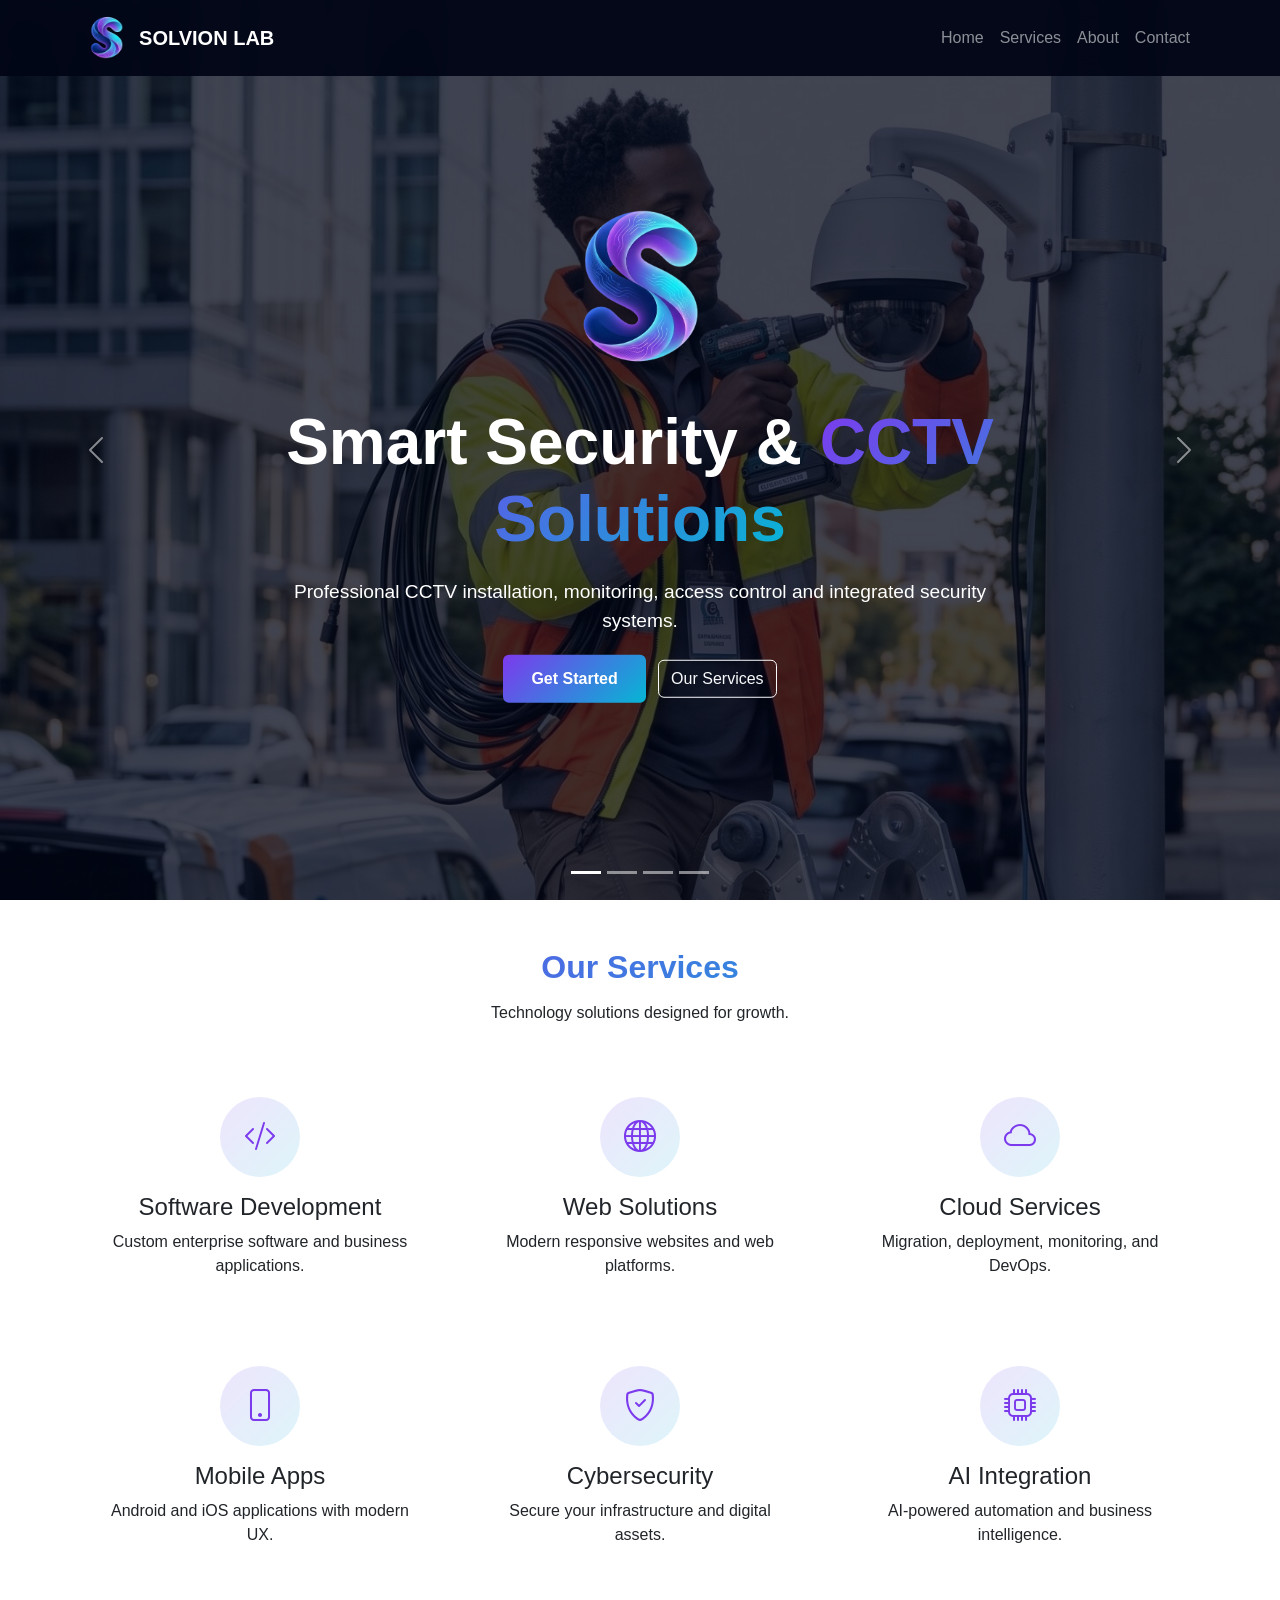
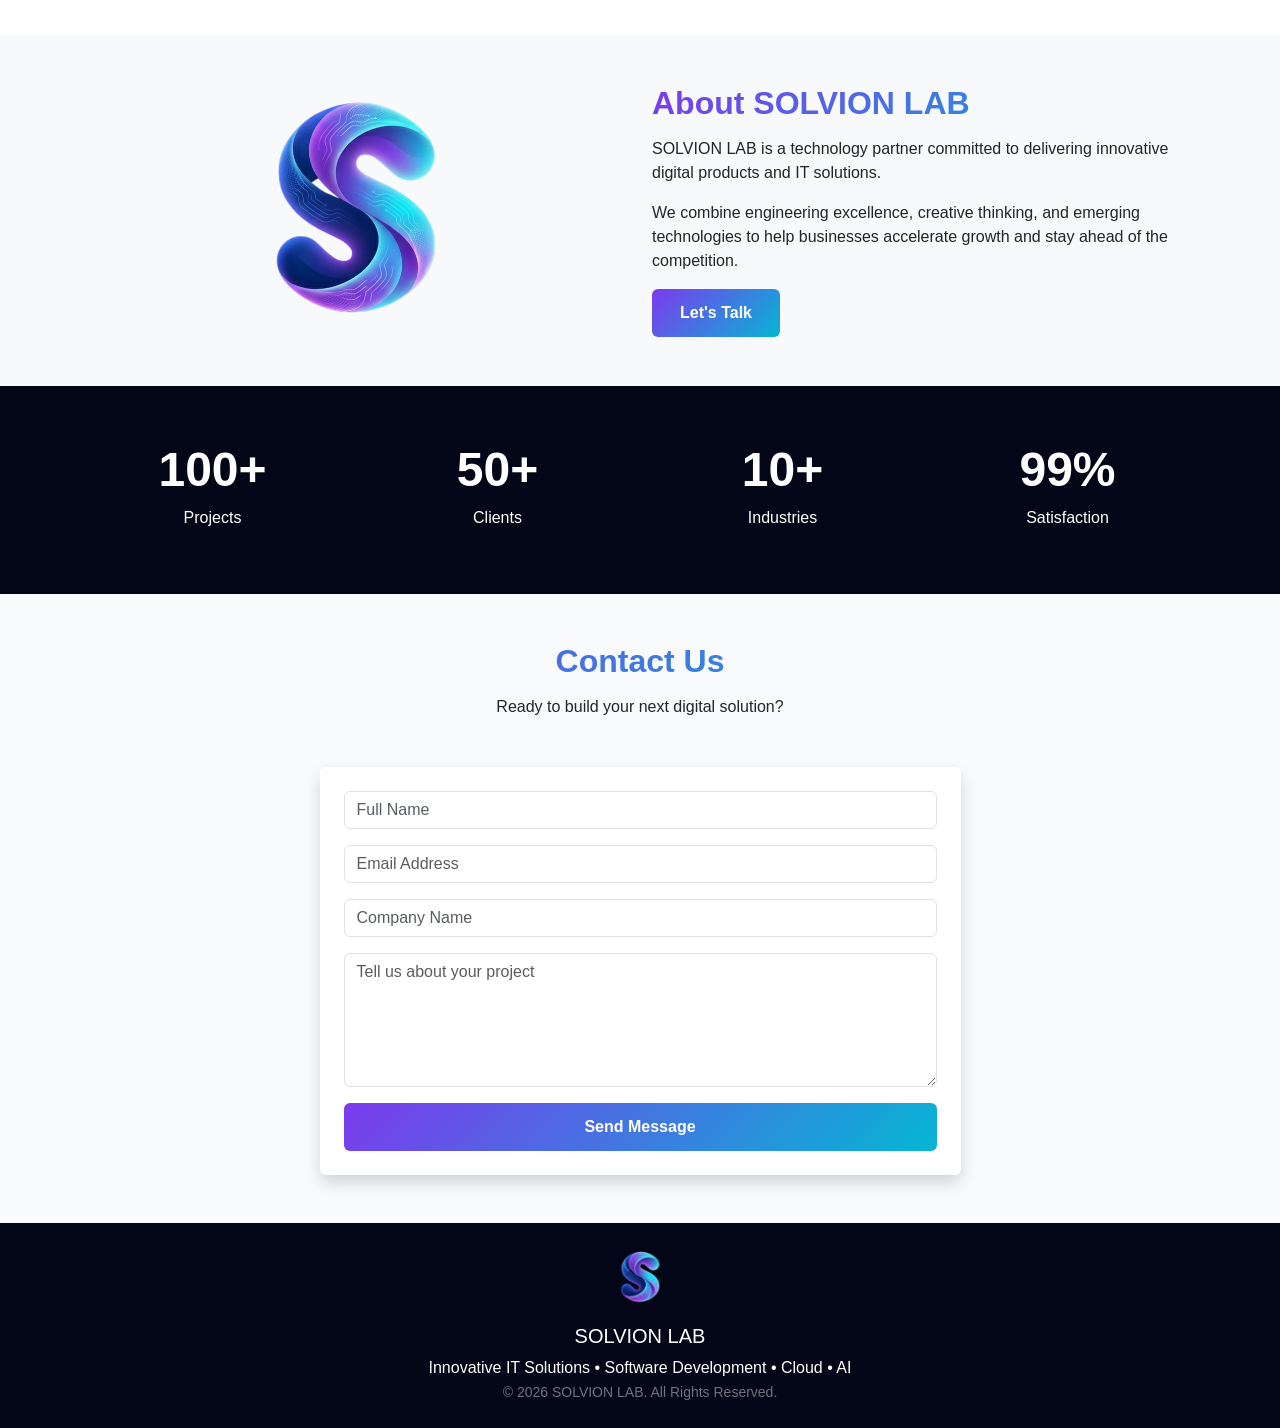
==== index.html @ 71eab350 "Add files via upload" ====
<!DOCTYPE html>
<html lang="en">
<head>
<meta charset="UTF-8">
<meta name="viewport" content="width=device-width, initial-scale=1.0">
<title>SOLVION LAB | IT Solutions</title>

<link href="https://cdn.jsdelivr.net/npm/bootstrap@5.3.3/dist/css/bootstrap.min.css" rel="stylesheet">
<link href="https://cdn.jsdelivr.net/npm/bootstrap-icons@1.11.3/font/bootstrap-icons.css" rel="stylesheet">

<style>
:root{
    --primary:#7c3aed;
    --secondary:#06b6d4;
    --dark:#020617;
}

html{
    scroll-behavior:smooth;
}

body{
    font-family: 'Segoe UI', sans-serif;
    overflow-x:hidden;
}

.navbar{
    background: rgba(2,6,23,.95);
    backdrop-filter: blur(10px);
}

.logo{
    height:50px;
}

.hero{
    min-height:100vh;
    display:flex;
    align-items:center;
    color:white;
    background:
        radial-gradient(circle at top right,#7c3aed55,transparent 35%),
        radial-gradient(circle at bottom left,#06b6d455,transparent 30%),
        linear-gradient(135deg,#020617,#0f172a,#111827);
}

.gradient-text{
    background: linear-gradient(135deg,#7c3aed,#06b6d4);
    -webkit-background-clip:text;
    -webkit-text-fill-color:transparent;
}

.btn-solvion{
    background: linear-gradient(135deg,#7c3aed,#06b6d4);
    border:none;
    color:white;
    padding:12px 28px;
    font-weight:600;
}

.btn-solvion:hover{
    color:white;
    transform:translateY(-2px);
}

.hero-logo{
    max-width:320px;
    animation: float 4s ease-in-out infinite;
}

@keyframes float{
    0%,100%{transform:translateY(0);}
    50%{transform:translateY(-15px);}
}

.section-title{
    font-weight:700;
    margin-bottom:15px;
}

.service-card{
    border:none;
    border-radius:20px;
    transition:.3s;
    height:100%;
}

.service-card:hover{
    transform:translateY(-10px);
    box-shadow:0 20px 40px rgba(0,0,0,.15);
}

.icon-box{
    width:80px;
    height:80px;
    border-radius:50%;
    margin:auto;
    display:flex;
    align-items:center;
    justify-content:center;
    background:linear-gradient(135deg,#7c3aed22,#06b6d422);
}

.icon-box i{
    font-size:2rem;
    color:var(--primary);
}

.stats{
    background:#020617;
    color:white;
}

.stat-number{
    font-size:3rem;
    font-weight:700;
}

.contact{
    background:#f8fafc;
}

footer{
    background:#020617;
    color:white;
}

.tech-badge{
    display:inline-block;
    padding:10px 18px;
    margin:5px;
    border-radius:50px;
    background:#ffffff15;
    border:1px solid rgba(255,255,255,.15);
}
/* HERO CAROUSEL */
#heroCarousel{
    height:100vh;
}

.carousel-item{
    height:100vh;
}

.hero-image{
    width:100%;
    height:150vh;
    object-fit:cover;
}

.hero-overlay{
    position:absolute;
    top:0;
    left:0;
    width:100%;
    height:100%;
    background:rgba(2,6,23,.75);
}

.hero-content{
    position:absolute;
    top:50%;
    left:50%;
    transform:translate(-50%,-50%);
    width:90%;
    max-width:900px;
    text-align:center;
    color:white;
    z-index:5;
}

.hero-content h1{
    font-size:4rem;
    font-weight:700;
}

.hero-content p{
    font-size:1.2rem;
    max-width:700px;
    margin:20px auto;
}

@media(max-width:768px){
    .hero-content h1{
        font-size:2.2rem;
    }

    .hero-logo{
        width:120px !important;
    }
}
</style>
</head>
<body>

<!-- NAVBAR -->
<nav class="navbar navbar-expand-lg navbar-dark fixed-top">
    <div class="container">

        <a class="navbar-brand d-flex align-items-center" href="#">
            <img src="logo.png" class="logo me-2" alt="SOLVION LAB">
            <strong>SOLVION LAB</strong>
        </a>

        <button class="navbar-toggler" data-bs-toggle="collapse" data-bs-target="#navMenu">
            <span class="navbar-toggler-icon"></span>
        </button>

        <div class="collapse navbar-collapse" id="navMenu">
            <ul class="navbar-nav ms-auto">
                <li class="nav-item"><a href="#home" class="nav-link">Home</a></li>
                <li class="nav-item"><a href="#services" class="nav-link">Services</a></li>
                <li class="nav-item"><a href="#about" class="nav-link">About</a></li>
                <li class="nav-item"><a href="#contact" class="nav-link">Contact</a></li>
            </ul>
        </div>

    </div>
</nav>

<!-- HERO -->
<header id="home">

<div id="heroCarousel"
     class="carousel slide carousel-fade"
     data-bs-ride="carousel"
     data-bs-interval="5000">

    <div class="carousel-inner">

        <!-- CCTV -->
        <div class="carousel-item active">
            <img src="slide1.jpg" class="hero-image" alt="">
            <div class="hero-overlay"></div>

            <div class="hero-content">

                <img src="logo.png"
                     class="hero-logo mb-4"
                     style="width:180px;">

                <h1>
                    Smart Security &
                    <span class="gradient-text">CCTV Solutions</span>
                </h1>

                <p>
                    Professional CCTV installation, monitoring,
                    access control and integrated security systems.
                </p>

                <a href="#contact" class="btn btn-solvion me-2">
                    Get Started
                </a>

                <a href="#services" class="btn btn-outline-light">
                    Our Services
                </a>

            </div>
        </div>

        <!-- Network -->
        <div class="carousel-item">
            <img src="slide2.jpg" class="hero-image" alt="">
            <div class="hero-overlay"></div>

            <div class="hero-content">

                <img src="logo.png"
                     class="hero-logo mb-4"
                     style="width:180px;">

                <h1>
                    Enterprise
                    <span class="gradient-text">Networking</span>
                </h1>

                <p>
                    Structured cabling, routing, switching,
                    wireless deployment and network optimization.
                </p>

            </div>
        </div>

        <!-- IT Support -->
        <div class="carousel-item">
            <img src="slide3.jpg" class="hero-image" alt="">
            <div class="hero-overlay"></div>

            <div class="hero-content">

                <img src="logo.png"
                     class="hero-logo mb-4"
                     style="width:180px;">

                <h1>
                    Managed
                    <span class="gradient-text">IT Services</span>
                </h1>

                <p>
                    End-to-end support, monitoring,
                    cloud management and helpdesk services.
                </p>

            </div>
        </div>

        <!-- Datacenter -->
        <div class="carousel-item">
            <img src="slide4.jpg" class="hero-image" alt="">
            <div class="hero-overlay"></div>

            <div class="hero-content">

                <img src="logo.png"
                     class="hero-logo mb-4"
                     style="width:180px;">

                <h1>
                    Server &
                    <span class="gradient-text">Cloud Infrastructure</span>
                </h1>

                <p>
                    Virtualization, backup systems,
                    datacenter deployment and cloud solutions.
                </p>

            </div>
        </div>

    </div>

    <button class="carousel-control-prev"
            type="button"
            data-bs-target="#heroCarousel"
            data-bs-slide="prev">
        <span class="carousel-control-prev-icon"></span>
    </button>

    <button class="carousel-control-next"
            type="button"
            data-bs-target="#heroCarousel"
            data-bs-slide="next">
        <span class="carousel-control-next-icon"></span>
    </button>

    <div class="carousel-indicators">
        <button type="button" data-bs-target="#heroCarousel" data-bs-slide-to="0" class="active"></button>
        <button type="button" data-bs-target="#heroCarousel" data-bs-slide-to="1"></button>
        <button type="button" data-bs-target="#heroCarousel" data-bs-slide-to="2"></button>
        <button type="button" data-bs-target="#heroCarousel" data-bs-slide-to="3"></button>
    </div>

</div>

</header>

<!-- SERVICES -->
<section id="services" class="py-5">
    <div class="container">

        <div class="text-center mb-5">
            <h2 class="section-title gradient-text">Our Services</h2>
            <p>Technology solutions designed for growth.</p>
        </div>

        <div class="row g-4">

            <div class="col-md-4">
                <div class="card service-card p-4 text-center">
                    <div class="icon-box mb-3">
                        <i class="bi bi-code-slash"></i>
                    </div>
                    <h4>Software Development</h4>
                    <p>Custom enterprise software and business applications.</p>
                </div>
            </div>

            <div class="col-md-4">
                <div class="card service-card p-4 text-center">
                    <div class="icon-box mb-3">
                        <i class="bi bi-globe"></i>
                    </div>
                    <h4>Web Solutions</h4>
                    <p>Modern responsive websites and web platforms.</p>
                </div>
            </div>

            <div class="col-md-4">
                <div class="card service-card p-4 text-center">
                    <div class="icon-box mb-3">
                        <i class="bi bi-cloud"></i>
                    </div>
                    <h4>Cloud Services</h4>
                    <p>Migration, deployment, monitoring, and DevOps.</p>
                </div>
            </div>

            <div class="col-md-4">
                <div class="card service-card p-4 text-center">
                    <div class="icon-box mb-3">
                        <i class="bi bi-phone"></i>
                    </div>
                    <h4>Mobile Apps</h4>
                    <p>Android and iOS applications with modern UX.</p>
                </div>
            </div>

            <div class="col-md-4">
                <div class="card service-card p-4 text-center">
                    <div class="icon-box mb-3">
                        <i class="bi bi-shield-check"></i>
                    </div>
                    <h4>Cybersecurity</h4>
                    <p>Secure your infrastructure and digital assets.</p>
                </div>
            </div>

            <div class="col-md-4">
                <div class="card service-card p-4 text-center">
                    <div class="icon-box mb-3">
                        <i class="bi bi-cpu"></i>
                    </div>
                    <h4>AI Integration</h4>
                    <p>AI-powered automation and business intelligence.</p>
                </div>
            </div>

        </div>
    </div>
</section>

<!-- ABOUT -->
<section id="about" class="py-5 bg-light">
    <div class="container">
        <div class="row align-items-center">

            <div class="col-lg-6 text-center">
                <img src="logo.png" width="250" alt="">
            </div>

            <div class="col-lg-6">
                <h2 class="section-title gradient-text">
                    About SOLVION LAB
                </h2>

                <p>
                    SOLVION LAB is a technology partner committed to
                    delivering innovative digital products and IT solutions.
                </p>

                <p>
                    We combine engineering excellence, creative thinking,
                    and emerging technologies to help businesses accelerate
                    growth and stay ahead of the competition.
                </p>

                <a href="#contact" class="btn btn-solvion">
                    Let's Talk
                </a>
            </div>

        </div>
    </div>
</section>

<!-- STATS -->
<section class="stats py-5">
    <div class="container">
        <div class="row text-center">

            <div class="col-md-3">
                <div class="stat-number">100+</div>
                <p>Projects</p>
            </div>

            <div class="col-md-3">
                <div class="stat-number">50+</div>
                <p>Clients</p>
            </div>

            <div class="col-md-3">
                <div class="stat-number">10+</div>
                <p>Industries</p>
            </div>

            <div class="col-md-3">
                <div class="stat-number">99%</div>
                <p>Satisfaction</p>
            </div>

        </div>
    </div>
</section>

<!-- CONTACT -->
<section id="contact" class="contact py-5">
    <div class="container">

        <div class="text-center mb-5">
            <h2 class="section-title gradient-text">
                Contact Us
            </h2>
            <p>Ready to build your next digital solution?</p>
        </div>

        <div class="row justify-content-center">
            <div class="col-lg-7">

                <div class="card shadow border-0 p-4">
                    <form>

                        <div class="mb-3">
                            <input type="text" class="form-control" placeholder="Full Name">
                        </div>

                        <div class="mb-3">
                            <input type="email" class="form-control" placeholder="Email Address">
                        </div>

                        <div class="mb-3">
                            <input type="text" class="form-control" placeholder="Company Name">
                        </div>

                        <div class="mb-3">
                            <textarea class="form-control" rows="5" placeholder="Tell us about your project"></textarea>
                        </div>

                        <button class="btn btn-solvion w-100">
                            Send Message
                        </button>

                    </form>
                </div>

            </div>
        </div>

    </div>
</section>

<!-- FOOTER -->
<footer class="py-4">
    <div class="container text-center">

        <img src="logo.png" width="60" class="mb-3" alt="">

        <h5>SOLVION LAB</h5>

        <p class="mb-0">
            Innovative IT Solutions • Software Development • Cloud • AI
        </p>

        <small class="text-secondary">
            © 2026 SOLVION LAB. All Rights Reserved.
        </small>

    </div>
</footer>

<script src="https://cdn.jsdelivr.net/npm/bootstrap@5.3.3/dist/js/bootstrap.bundle.min.js"></script>
</body>
</html>
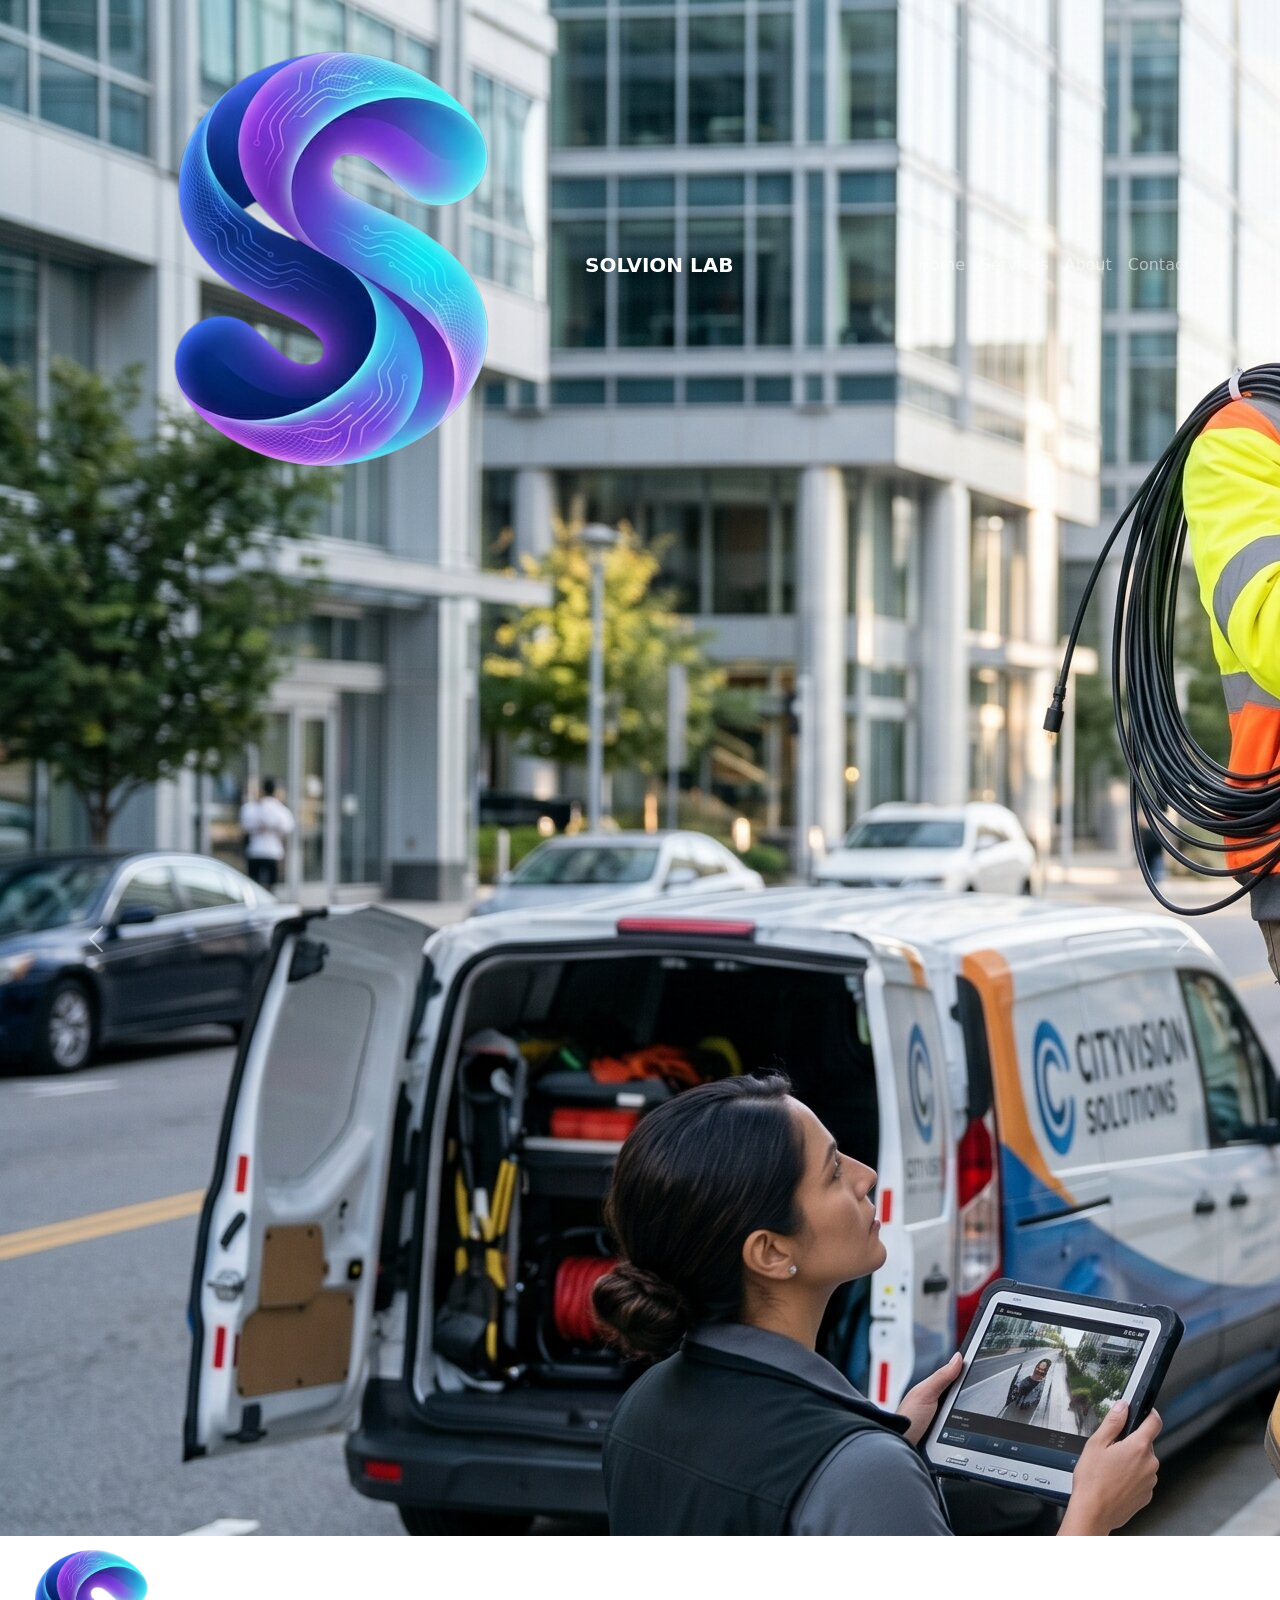
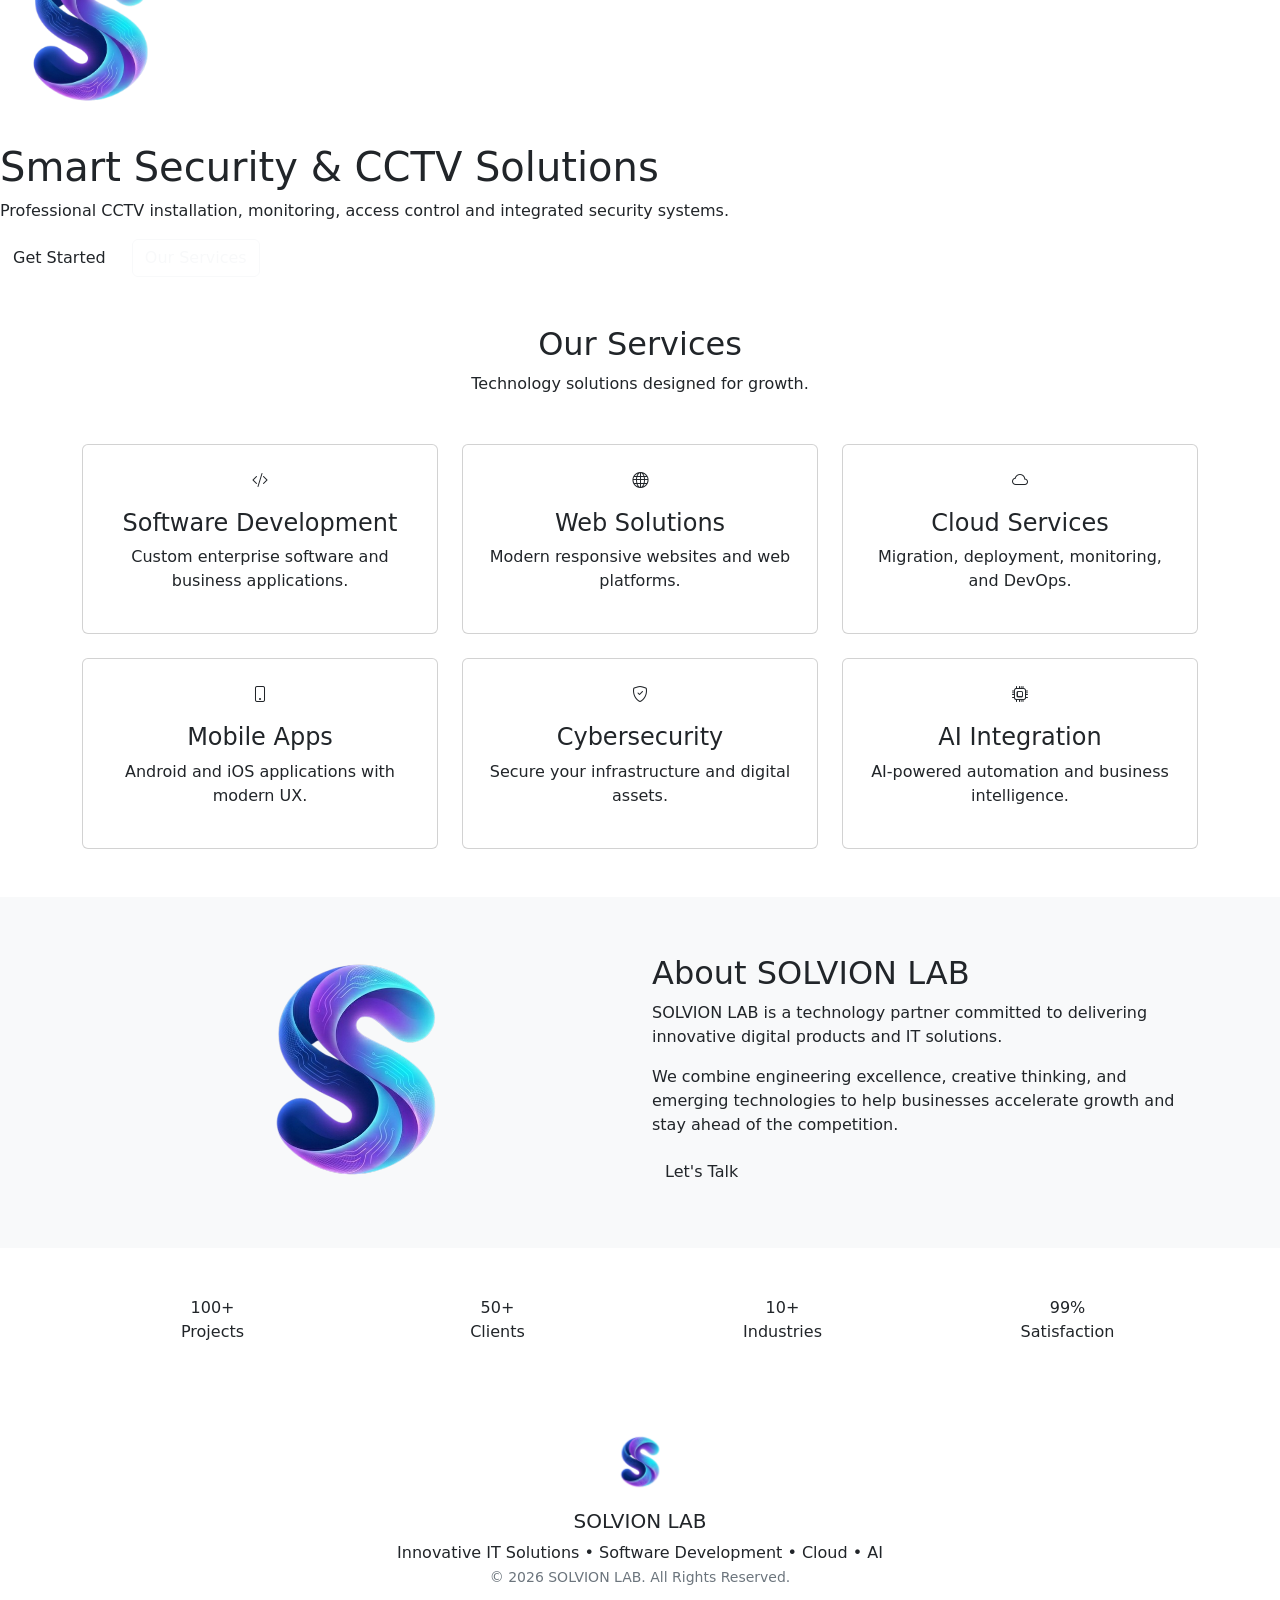
==== commit 0e23dc34: "Refactor index.html for improved structure and links" ====
--- a/index.html
+++ b/index.html
@@ -8,368 +8,99 @@
 <link href="https://cdn.jsdelivr.net/npm/bootstrap@5.3.3/dist/css/bootstrap.min.css" rel="stylesheet">
 <link href="https://cdn.jsdelivr.net/npm/bootstrap-icons@1.11.3/font/bootstrap-icons.css" rel="stylesheet">
 
-<style>
-:root{
-    --primary:#7c3aed;
-    --secondary:#06b6d4;
-    --dark:#020617;
-}
-
-html{
-    scroll-behavior:smooth;
-}
-
-body{
-    font-family: 'Segoe UI', sans-serif;
-    overflow-x:hidden;
-}
-
-.navbar{
-    background: rgba(2,6,23,.95);
-    backdrop-filter: blur(10px);
-}
-
-.logo{
-    height:50px;
-}
-
-.hero{
-    min-height:100vh;
-    display:flex;
-    align-items:center;
-    color:white;
-    background:
-        radial-gradient(circle at top right,#7c3aed55,transparent 35%),
-        radial-gradient(circle at bottom left,#06b6d455,transparent 30%),
-        linear-gradient(135deg,#020617,#0f172a,#111827);
-}
-
-.gradient-text{
-    background: linear-gradient(135deg,#7c3aed,#06b6d4);
-    -webkit-background-clip:text;
-    -webkit-text-fill-color:transparent;
-}
-
-.btn-solvion{
-    background: linear-gradient(135deg,#7c3aed,#06b6d4);
-    border:none;
-    color:white;
-    padding:12px 28px;
-    font-weight:600;
-}
-
-.btn-solvion:hover{
-    color:white;
-    transform:translateY(-2px);
-}
-
-.hero-logo{
-    max-width:320px;
-    animation: float 4s ease-in-out infinite;
-}
-
-@keyframes float{
-    0%,100%{transform:translateY(0);}
-    50%{transform:translateY(-15px);}
-}
-
-.section-title{
-    font-weight:700;
-    margin-bottom:15px;
-}
-
-.service-card{
-    border:none;
-    border-radius:20px;
-    transition:.3s;
-    height:100%;
-}
-
-.service-card:hover{
-    transform:translateY(-10px);
-    box-shadow:0 20px 40px rgba(0,0,0,.15);
-}
-
-.icon-box{
-    width:80px;
-    height:80px;
-    border-radius:50%;
-    margin:auto;
-    display:flex;
-    align-items:center;
-    justify-content:center;
-    background:linear-gradient(135deg,#7c3aed22,#06b6d422);
-}
-
-.icon-box i{
-    font-size:2rem;
-    color:var(--primary);
-}
-
-.stats{
-    background:#020617;
-    color:white;
-}
-
-.stat-number{
-    font-size:3rem;
-    font-weight:700;
-}
-
-.contact{
-    background:#f8fafc;
-}
-
-footer{
-    background:#020617;
-    color:white;
-}
-
-.tech-badge{
-    display:inline-block;
-    padding:10px 18px;
-    margin:5px;
-    border-radius:50px;
-    background:#ffffff15;
-    border:1px solid rgba(255,255,255,.15);
-}
-/* HERO CAROUSEL */
-#heroCarousel{
-    height:100vh;
-}
-
-.carousel-item{
-    height:100vh;
-}
-
-.hero-image{
-    width:100%;
-    height:150vh;
-    object-fit:cover;
-}
-
-.hero-overlay{
-    position:absolute;
-    top:0;
-    left:0;
-    width:100%;
-    height:100%;
-    background:rgba(2,6,23,.75);
-}
-
-.hero-content{
-    position:absolute;
-    top:50%;
-    left:50%;
-    transform:translate(-50%,-50%);
-    width:90%;
-    max-width:900px;
-    text-align:center;
-    color:white;
-    z-index:5;
-}
-
-.hero-content h1{
-    font-size:4rem;
-    font-weight:700;
-}
-
-.hero-content p{
-    font-size:1.2rem;
-    max-width:700px;
-    margin:20px auto;
-}
-
-@media(max-width:768px){
-    .hero-content h1{
-        font-size:2.2rem;
-    }
-
-    .hero-logo{
-        width:120px !important;
-    }
-}
-</style>
+<link rel="stylesheet" href="styles.css">
+
 </head>
 <body>
 
-<!-- NAVBAR -->
 <nav class="navbar navbar-expand-lg navbar-dark fixed-top">
     <div class="container">
-
         <a class="navbar-brand d-flex align-items-center" href="#">
             <img src="logo.png" class="logo me-2" alt="SOLVION LAB">
             <strong>SOLVION LAB</strong>
         </a>
-
         <button class="navbar-toggler" data-bs-toggle="collapse" data-bs-target="#navMenu">
             <span class="navbar-toggler-icon"></span>
         </button>
-
         <div class="collapse navbar-collapse" id="navMenu">
             <ul class="navbar-nav ms-auto">
                 <li class="nav-item"><a href="#home" class="nav-link">Home</a></li>
                 <li class="nav-item"><a href="#services" class="nav-link">Services</a></li>
                 <li class="nav-item"><a href="#about" class="nav-link">About</a></li>
-                <li class="nav-item"><a href="#contact" class="nav-link">Contact</a></li>
+                <li class="nav-item"><a href="contact.html" class="nav-link">Contact</a></li>
             </ul>
         </div>
-
     </div>
 </nav>
 
-<!-- HERO -->
 <header id="home">
-
-<div id="heroCarousel"
-     class="carousel slide carousel-fade"
-     data-bs-ride="carousel"
-     data-bs-interval="5000">
-
+<div id="heroCarousel" class="carousel slide carousel-fade" data-bs-ride="carousel" data-bs-interval="5000">
     <div class="carousel-inner">
-
-        <!-- CCTV -->
         <div class="carousel-item active">
             <img src="slide1.jpg" class="hero-image" alt="">
             <div class="hero-overlay"></div>
-
-            <div class="hero-content">
-
-                <img src="logo.png"
-                     class="hero-logo mb-4"
-                     style="width:180px;">
-
-                <h1>
-                    Smart Security &
-                    <span class="gradient-text">CCTV Solutions</span>
-                </h1>
-
-                <p>
-                    Professional CCTV installation, monitoring,
-                    access control and integrated security systems.
-                </p>
-
-                <a href="#contact" class="btn btn-solvion me-2">
-                    Get Started
-                </a>
-
-                <a href="#services" class="btn btn-outline-light">
-                    Our Services
-                </a>
-
-            </div>
-        </div>
-
-        <!-- Network -->
+            <div class="hero-content">
+                <img src="logo.png" class="hero-logo mb-4" style="width:180px;">
+                <h1>Smart Security & <span class="gradient-text">CCTV Solutions</span></h1>
+                <p>Professional CCTV installation, monitoring, access control and integrated security systems.</p>
+                <a href="contact.html" class="btn btn-solvion me-2">Get Started</a>
+                <a href="#services" class="btn btn-outline-light">Our Services</a>
+            </div>
+        </div>
+
         <div class="carousel-item">
             <img src="slide2.jpg" class="hero-image" alt="">
             <div class="hero-overlay"></div>
-
-            <div class="hero-content">
-
-                <img src="logo.png"
-                     class="hero-logo mb-4"
-                     style="width:180px;">
-
-                <h1>
-                    Enterprise
-                    <span class="gradient-text">Networking</span>
-                </h1>
-
-                <p>
-                    Structured cabling, routing, switching,
-                    wireless deployment and network optimization.
-                </p>
-
-            </div>
-        </div>
-
-        <!-- IT Support -->
+            <div class="hero-content">
+                <img src="logo.png" class="hero-logo mb-4" style="width:180px;">
+                <h1>Enterprise <span class="gradient-text">Networking</span></h1>
+                <p>Structured cabling, routing, switching, wireless deployment and network optimization.</p>
+            </div>
+        </div>
+
         <div class="carousel-item">
             <img src="slide3.jpg" class="hero-image" alt="">
             <div class="hero-overlay"></div>
-
-            <div class="hero-content">
-
-                <img src="logo.png"
-                     class="hero-logo mb-4"
-                     style="width:180px;">
-
-                <h1>
-                    Managed
-                    <span class="gradient-text">IT Services</span>
-                </h1>
-
-                <p>
-                    End-to-end support, monitoring,
-                    cloud management and helpdesk services.
-                </p>
-
-            </div>
-        </div>
-
-        <!-- Datacenter -->
+            <div class="hero-content">
+                <img src="logo.png" class="hero-logo mb-4" style="width:180px;">
+                <h1>Managed <span class="gradient-text">IT Services</span></h1>
+                <p>End-to-end support, monitoring, cloud management and helpdesk services.</p>
+            </div>
+        </div>
+
         <div class="carousel-item">
             <img src="slide4.jpg" class="hero-image" alt="">
             <div class="hero-overlay"></div>
-
-            <div class="hero-content">
-
-                <img src="logo.png"
-                     class="hero-logo mb-4"
-                     style="width:180px;">
-
-                <h1>
-                    Server &
-                    <span class="gradient-text">Cloud Infrastructure</span>
-                </h1>
-
-                <p>
-                    Virtualization, backup systems,
-                    datacenter deployment and cloud solutions.
-                </p>
-
-            </div>
-        </div>
-
-    </div>
-
-    <button class="carousel-control-prev"
-            type="button"
-            data-bs-target="#heroCarousel"
-            data-bs-slide="prev">
+            <div class="hero-content">
+                <img src="logo.png" class="hero-logo mb-4" style="width:180px;">
+                <h1>Server & <span class="gradient-text">Cloud Infrastructure</span></h1>
+                <p>Virtualization, backup systems, datacenter deployment and cloud solutions.</p>
+            </div>
+        </div>
+    </div>
+
+    <button class="carousel-control-prev" type="button" data-bs-target="#heroCarousel" data-bs-slide="prev">
         <span class="carousel-control-prev-icon"></span>
     </button>
-
-    <button class="carousel-control-next"
-            type="button"
-            data-bs-target="#heroCarousel"
-            data-bs-slide="next">
+    <button class="carousel-control-next" type="button" data-bs-target="#heroCarousel" data-bs-slide="next">
         <span class="carousel-control-next-icon"></span>
     </button>
-
     <div class="carousel-indicators">
         <button type="button" data-bs-target="#heroCarousel" data-bs-slide-to="0" class="active"></button>
         <button type="button" data-bs-target="#heroCarousel" data-bs-slide-to="1"></button>
         <button type="button" data-bs-target="#heroCarousel" data-bs-slide-to="2"></button>
         <button type="button" data-bs-target="#heroCarousel" data-bs-slide-to="3"></button>
     </div>
-
 </div>
-
 </header>
 
-<!-- SERVICES -->
 <section id="services" class="py-5">
     <div class="container">
-
         <div class="text-center mb-5">
             <h2 class="section-title gradient-text">Our Services</h2>
             <p>Technology solutions designed for growth.</p>
         </div>
-
         <div class="row g-4">
-
             <div class="col-md-4">
                 <div class="card service-card p-4 text-center">
                     <div class="icon-box mb-3">
@@ -379,7 +110,6 @@
                     <p>Custom enterprise software and business applications.</p>
                 </div>
             </div>
-
             <div class="col-md-4">
                 <div class="card service-card p-4 text-center">
                     <div class="icon-box mb-3">
@@ -389,7 +119,6 @@
                     <p>Modern responsive websites and web platforms.</p>
                 </div>
             </div>
-
             <div class="col-md-4">
                 <div class="card service-card p-4 text-center">
                     <div class="icon-box mb-3">
@@ -399,7 +128,6 @@
                     <p>Migration, deployment, monitoring, and DevOps.</p>
                 </div>
             </div>
-
             <div class="col-md-4">
                 <div class="card service-card p-4 text-center">
                     <div class="icon-box mb-3">
@@ -409,7 +137,6 @@
                     <p>Android and iOS applications with modern UX.</p>
                 </div>
             </div>
-
             <div class="col-md-4">
                 <div class="card service-card p-4 text-center">
                     <div class="icon-box mb-3">
@@ -419,7 +146,6 @@
                     <p>Secure your infrastructure and digital assets.</p>
                 </div>
             </div>
-
             <div class="col-md-4">
                 <div class="card service-card p-4 text-center">
                     <div class="icon-box mb-3">
@@ -429,139 +155,58 @@
                     <p>AI-powered automation and business intelligence.</p>
                 </div>
             </div>
-
         </div>
     </div>
 </section>
 
-<!-- ABOUT -->
 <section id="about" class="py-5 bg-light">
     <div class="container">
         <div class="row align-items-center">
-
             <div class="col-lg-6 text-center">
                 <img src="logo.png" width="250" alt="">
             </div>
-
             <div class="col-lg-6">
-                <h2 class="section-title gradient-text">
-                    About SOLVION LAB
-                </h2>
-
-                <p>
-                    SOLVION LAB is a technology partner committed to
-                    delivering innovative digital products and IT solutions.
-                </p>
-
-                <p>
-                    We combine engineering excellence, creative thinking,
-                    and emerging technologies to help businesses accelerate
-                    growth and stay ahead of the competition.
-                </p>
-
-                <a href="#contact" class="btn btn-solvion">
-                    Let's Talk
-                </a>
-            </div>
-
+                <h2 class="section-title gradient-text">About SOLVION LAB</h2>
+                <p>SOLVION LAB is a technology partner committed to delivering innovative digital products and IT solutions.</p>
+                <p>We combine engineering excellence, creative thinking, and emerging technologies to help businesses accelerate growth and stay ahead of the competition.</p>
+                <a href="contact.html" class="btn btn-solvion">Let's Talk</a>
+            </div>
         </div>
     </div>
 </section>
 
-<!-- STATS -->
 <section class="stats py-5">
     <div class="container">
         <div class="row text-center">
-
             <div class="col-md-3">
                 <div class="stat-number">100+</div>
                 <p>Projects</p>
             </div>
-
             <div class="col-md-3">
                 <div class="stat-number">50+</div>
                 <p>Clients</p>
             </div>
-
             <div class="col-md-3">
                 <div class="stat-number">10+</div>
                 <p>Industries</p>
             </div>
-
             <div class="col-md-3">
                 <div class="stat-number">99%</div>
                 <p>Satisfaction</p>
             </div>
-
         </div>
     </div>
 </section>
 
-<!-- CONTACT -->
-<section id="contact" class="contact py-5">
-    <div class="container">
-
-        <div class="text-center mb-5">
-            <h2 class="section-title gradient-text">
-                Contact Us
-            </h2>
-            <p>Ready to build your next digital solution?</p>
-        </div>
-
-        <div class="row justify-content-center">
-            <div class="col-lg-7">
-
-                <div class="card shadow border-0 p-4">
-                    <form>
-
-                        <div class="mb-3">
-                            <input type="text" class="form-control" placeholder="Full Name">
-                        </div>
-
-                        <div class="mb-3">
-                            <input type="email" class="form-control" placeholder="Email Address">
-                        </div>
-
-                        <div class="mb-3">
-                            <input type="text" class="form-control" placeholder="Company Name">
-                        </div>
-
-                        <div class="mb-3">
-                            <textarea class="form-control" rows="5" placeholder="Tell us about your project"></textarea>
-                        </div>
-
-                        <button class="btn btn-solvion w-100">
-                            Send Message
-                        </button>
-
-                    </form>
-                </div>
-
-            </div>
-        </div>
-
-    </div>
-</section>
-
-<!-- FOOTER -->
 <footer class="py-4">
     <div class="container text-center">
-
         <img src="logo.png" width="60" class="mb-3" alt="">
-
         <h5>SOLVION LAB</h5>
-
-        <p class="mb-0">
-            Innovative IT Solutions • Software Development • Cloud • AI
-        </p>
-
-        <small class="text-secondary">
-            © 2026 SOLVION LAB. All Rights Reserved.
-        </small>
-
+        <p class="mb-0">Innovative IT Solutions • Software Development • Cloud • AI</p>
+        <small class="text-secondary">© 2026 SOLVION LAB. All Rights Reserved.</small>
     </div>
 </footer>
 
 <script src="https://cdn.jsdelivr.net/npm/bootstrap@5.3.3/dist/js/bootstrap.bundle.min.js"></script>
 </body>
-</html>+</html>
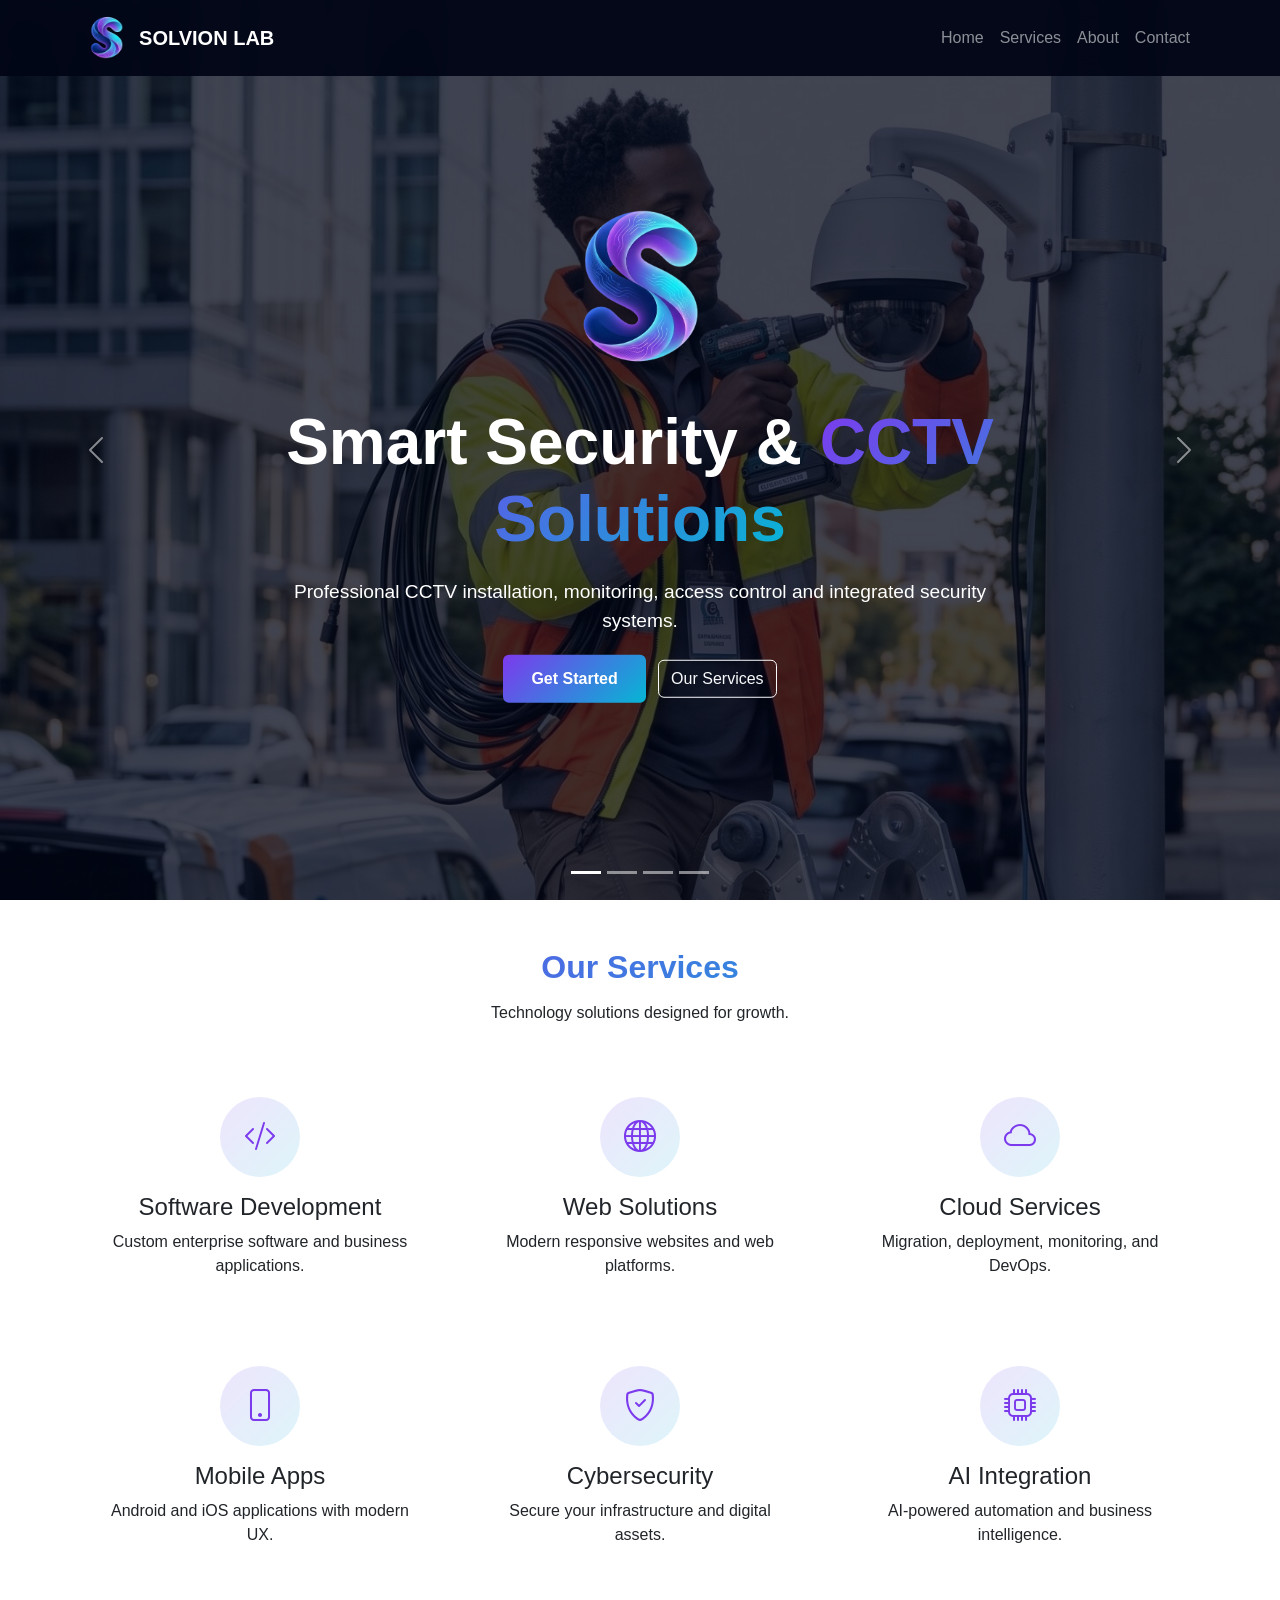
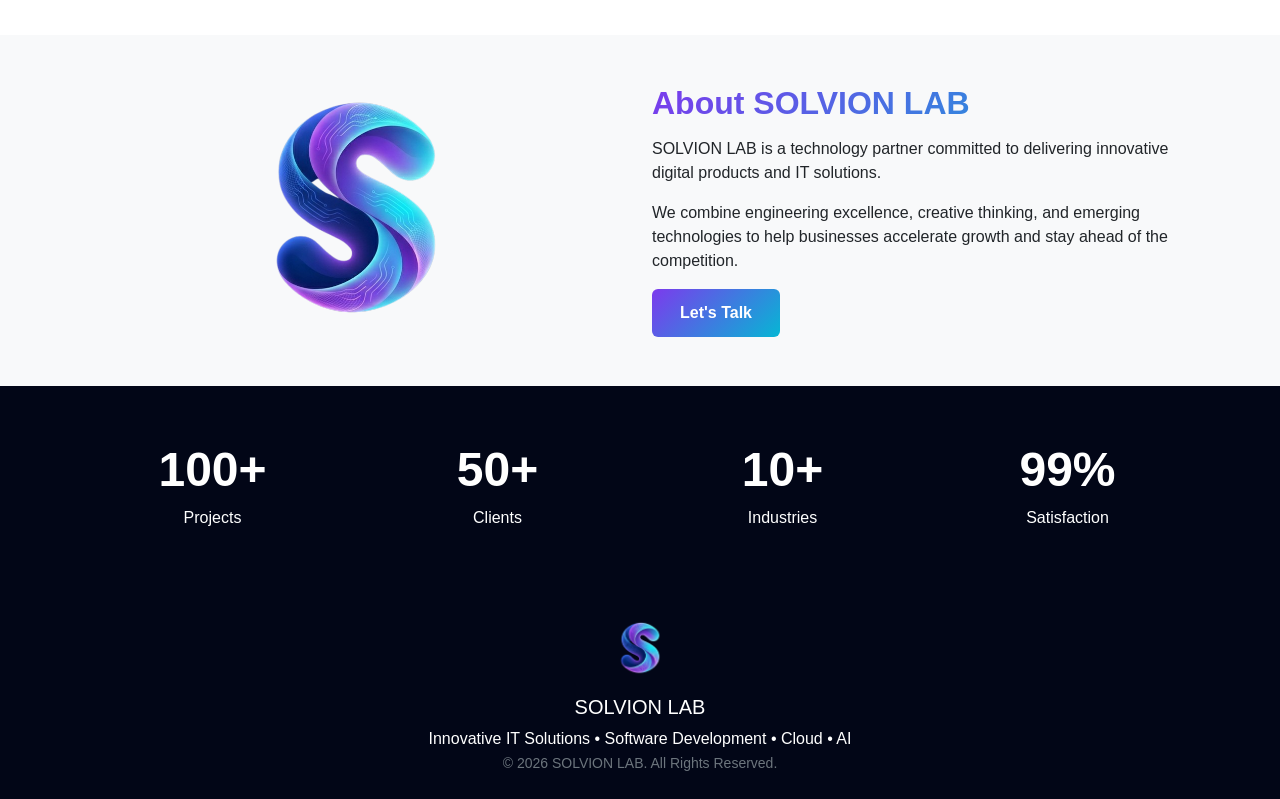
==== commit 7763bde2: "Add files via upload" ====
--- a/index.html
+++ b/index.html
@@ -209,4 +209,4 @@
 
 <script src="https://cdn.jsdelivr.net/npm/bootstrap@5.3.3/dist/js/bootstrap.bundle.min.js"></script>
 </body>
-</html>
+</html>
--- a/styles.css
+++ b/styles.css
@@ -0,0 +1,180 @@
+:root {
+    --primary: #7c3aed;
+    --secondary: #06b6d4;
+    --dark: #020617;
+}
+
+html {
+    scroll-behavior: smooth;
+}
+
+body {
+    font-family: 'Segoe UI', sans-serif;
+    overflow-x: hidden;
+}
+
+.navbar {
+    background: rgba(2, 6, 23, .95);
+    backdrop-filter: blur(10px);
+}
+
+.logo {
+    height: 50px;
+}
+
+.hero {
+    min-height: 100vh;
+    display: flex;
+    align-items: center;
+    color: white;
+    background:
+        radial-gradient(circle at top right, #7c3aed55, transparent 35%),
+        radial-gradient(circle at bottom left, #06b6d455, transparent 30%),
+        linear-gradient(135deg, #020617, #0f172a, #111827);
+}
+
+.gradient-text {
+    background: linear-gradient(135deg, #7c3aed, #06b6d4);
+    -webkit-background-clip: text;
+    -webkit-text-fill-color: transparent;
+}
+
+.btn-solvion {
+    background: linear-gradient(135deg, #7c3aed, #06b6d4);
+    border: none;
+    color: white;
+    padding: 12px 28px;
+    font-weight: 600;
+}
+
+.btn-solvion:hover {
+    color: white;
+    transform: translateY(-2px);
+}
+
+.hero-logo {
+    max-width: 320px;
+    animation: float 4s ease-in-out infinite;
+}
+
+@keyframes float {
+    0%, 100% { transform: translateY(0); }
+    50% { transform: translateY(-15px); }
+}
+
+.section-title {
+    font-weight: 700;
+    margin-bottom: 15px;
+}
+
+.service-card {
+    border: none;
+    border-radius: 20px;
+    transition: .3s;
+    height: 100%;
+}
+
+.service-card:hover {
+    transform: translateY(-10px);
+    box-shadow: 0 20px 40px rgba(0, 0, 0, .15);
+}
+
+.icon-box {
+    width: 80px;
+    height: 80px;
+    border-radius: 50%;
+    margin: auto;
+    display: flex;
+    align-items: center;
+    justify-content: center;
+    background: linear-gradient(135deg, #7c3aed22, #06b6d422);
+}
+
+.icon-box i {
+    font-size: 2rem;
+    color: var(--primary);
+}
+
+.stats {
+    background: #020617;
+    color: white;
+}
+
+.stat-number {
+    font-size: 3rem;
+    font-weight: 700;
+}
+
+.contact {
+    background: #f8fafc;
+}
+
+footer {
+    background: #020617;
+    color: white;
+}
+
+.tech-badge {
+    display: inline-block;
+    padding: 10px 18px;
+    margin: 5px;
+    border-radius: 50px;
+    background: #ffffff15;
+    border: 1px solid rgba(255, 255, 255, .15);
+}
+
+/* HERO CAROUSEL */
+#heroCarousel {
+    height: 100vh;
+}
+
+.carousel-item {
+    height: 100vh;
+}
+
+.hero-image {
+    width: 100%;
+    height: 150vh;
+    object-fit: cover;
+}
+
+.hero-overlay {
+    position: absolute;
+    top: 0;
+    left: 0;
+    width: 100%;
+    height: 100%;
+    background: rgba(2, 6, 23, .75);
+}
+
+.hero-content {
+    position: absolute;
+    top: 50%;
+    left: 50%;
+    transform: translate(-50%, -50%);
+    width: 90%;
+    max-width: 900px;
+    text-align: center;
+    color: white;
+    z-index: 5;
+}
+
+.hero-content h1 {
+    font-size: 4rem;
+    font-weight: 700;
+}
+
+.hero-content p {
+    font-size: 1.2rem;
+    max-width: 700px;
+    margin: 20px auto;
+}
+
+@media (max-width: 768px) {
+    .hero-content h1 {
+        font-size: 2.2rem;
+    }
+    .hero-logo {
+        width: 120px !important;
+    }
+}
